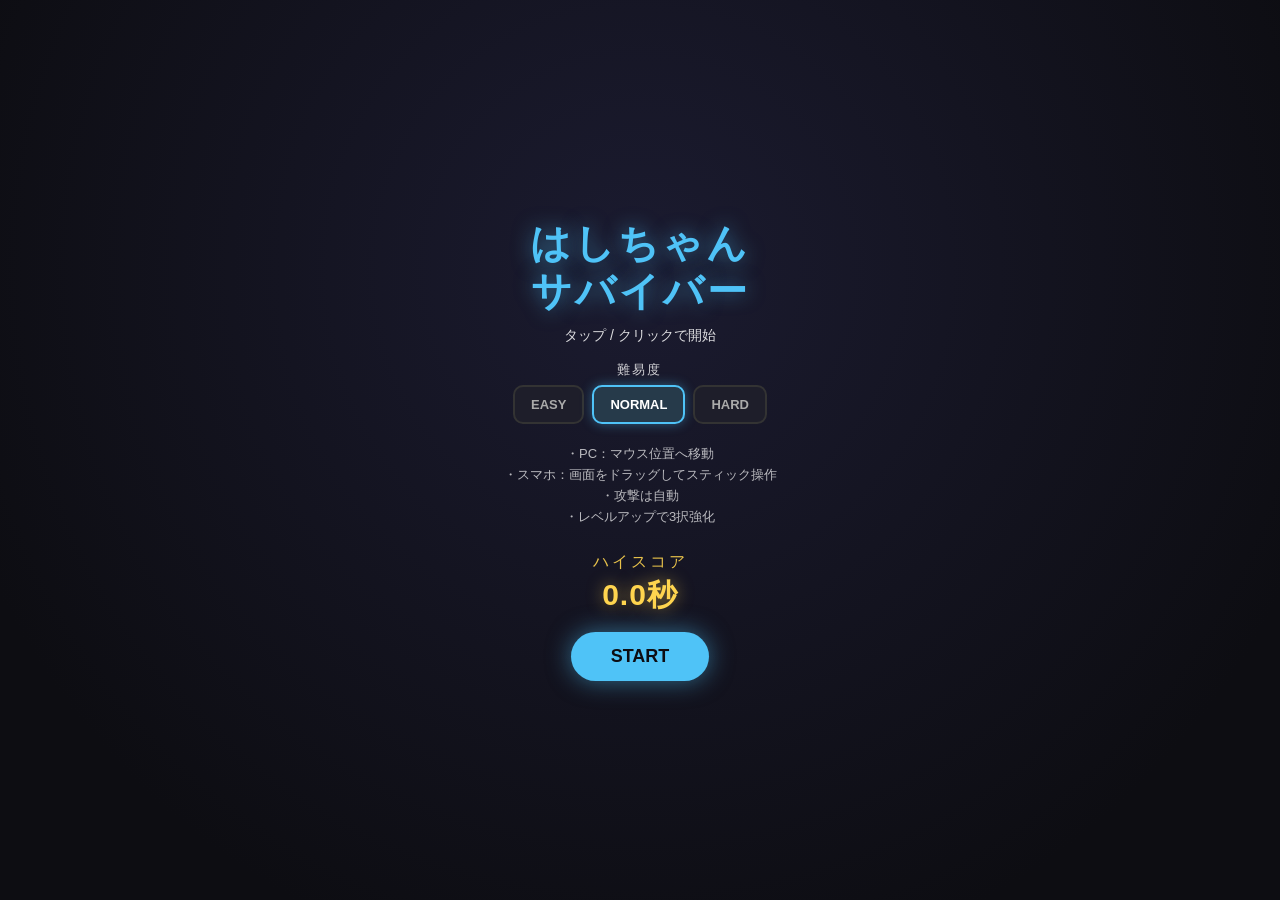
==== index.html @ fd839b36 "Add files via upload" ====
<!DOCTYPE html>
<html lang="ja">
<head>
<meta charset="UTF-8" />
<meta name="viewport" content="width=device-width, initial-scale=1.0, user-scalable=no, viewport-fit=cover" />
<title>はしちゃんサバイバー</title>
<link rel="stylesheet" href="./style.css" />
</head>
<body>
  <canvas id="game"></canvas>

  <div id="top-bar" class="hidden">
    <button id="pauseBtn" class="top-btn">Ⅱ</button>
    <button id="soundBtn" class="top-btn">♪</button>
  </div>

  <div id="pause" class="hidden">
    <h2>PAUSE</h2>
    <button id="resumeBtn">再開</button>
    <button id="quitBtn">タイトルへ</button>
  </div>

  <div id="levelup" class="hidden">
    <h2>LEVEL UP!</h2>
    <p>強化を選んでください</p>
    <div id="choices"></div>
  </div>

  <div id="overlay">
    <h1 id="overlay-title">はしちゃん<br>サバイバー</h1>
    <p id="overlay-msg">タップ / クリックで開始</p>

    <div id="diff-block">
      <p class="diff-label">難易度</p>
      <div id="difficulty">
        <button class="diff-btn" data-diff="easy">EASY</button>
        <button class="diff-btn selected" data-diff="normal">NORMAL</button>
        <button class="diff-btn" data-diff="hard">HARD</button>
      </div>
    </div>

    <div id="overlay-help">
      <p>・PC：マウス位置へ移動</p>
      <p>・スマホ：画面をドラッグしてスティック操作</p>
      <p>・攻撃は自動</p>
      <p>・レベルアップで3択強化</p>
    </div>

    <div id="hiscore-line">
      <p class="hiscore-label">ハイスコア</p>
      <p class="hiscore-value"><span id="hiscore-value">0.0</span>秒</p>
    </div>

    <button id="startBtn">START</button>
  </div>

  <script src="./audio.js"></script>
  <script src="./main.js"></script>
</body>
</html>
---- style.css ----
* { box-sizing: border-box; }

:root {
  --sat: env(safe-area-inset-top, 0px);
  --sar: env(safe-area-inset-right, 0px);
  --sab: env(safe-area-inset-bottom, 0px);
  --sal: env(safe-area-inset-left, 0px);
}

html, body {
  margin: 0; height: 100%;
  background: #0d0d12; overflow: hidden;
  font-family: -apple-system, "Segoe UI", "Hiragino Kaku Gothic ProN", sans-serif;
  color: #fff;
  user-select: none;
  -webkit-user-select: none;
  -webkit-tap-highlight-color: transparent;
}
canvas { display: block; touch-action: none; }

#top-bar {
  position: fixed;
  top: calc(8px + var(--sat));
  right: calc(8px + var(--sar));
  z-index: 15;
  display: flex;
  gap: 6px;
}
#top-bar.hidden { display: none; }
.top-btn {
  width: 44px; height: 44px;
  font-size: 18px; font-weight: bold;
  color: #fff;
  background: rgba(30,30,42,0.85);
  border: 2px solid #4fc3f7;
  border-radius: 50%;
  cursor: pointer;
  touch-action: manipulation;
  transition: transform 0.1s;
}
.top-btn:active { transform: scale(0.95); }
.top-btn.muted { border-color: #666; color: #666; }

#pause {
  position: fixed; inset: 0;
  background: rgba(0,0,0,0.85);
  display: flex; flex-direction: column;
  align-items: center; justify-content: center;
  gap: 16px; z-index: 25;
  touch-action: manipulation;
}
#pause.hidden { display: none; }
#pause h2 {
  margin: 0; font-size: 32px; color: #4fc3f7; letter-spacing: 3px;
}
#pause button {
  padding: 12px 32px; font-size: 16px; font-weight: bold;
  background: #1e1e2a; color: #fff;
  border: 2px solid #4fc3f7; border-radius: 999px;
  cursor: pointer;
  touch-action: manipulation;
}
#pause button:active { background: #2a2a3a; }

#levelup {
  position: fixed; inset: 0;
  background: rgba(0,0,0,0.78);
  display: flex; flex-direction: column;
  align-items: center; justify-content: center;
  gap: 14px; z-index: 20;
  padding:
    calc(20px + var(--sat))
    calc(20px + var(--sar))
    calc(20px + var(--sab))
    calc(20px + var(--sal));
  touch-action: manipulation;
}
#levelup.hidden { display: none; }
#levelup h2 {
  margin: 0; font-size: 26px; color: #ffd54f; letter-spacing: 2px;
  text-shadow: 0 0 16px rgba(255,213,79,0.7);
}
#levelup p { margin: 0; opacity: 0.8; font-size: 14px; }
#choices {
  display: flex; flex-direction: column; gap: 10px;
  width: min(420px, 90vw);
}
.choice {
  background: #1e1e2a;
  border: 2px solid #4fc3f7;
  border-radius: 12px;
  padding: 12px 14px;
  cursor: pointer;
  transition: transform 0.1s, background 0.1s;
}
.choice:hover, .choice:active { background: #2a2a3a; transform: scale(1.02); }
.choice .name { font-weight: bold; font-size: 16px; }
.choice .desc { font-size: 12px; opacity: 0.8; margin-top: 4px; }

#overlay {
  position: fixed; inset: 0;
  background: radial-gradient(circle at 50% 30%, #1b1b30 0%, #0d0d12 80%);
  display: flex; flex-direction: column;
  align-items: center; justify-content: center;
  gap: 12px; z-index: 30;
  padding:
    calc(24px + var(--sat))
    calc(24px + var(--sar))
    calc(24px + var(--sab))
    calc(24px + var(--sal));
  text-align: center;
  touch-action: manipulation;
}
#overlay.hidden { display: none; }
#overlay-title {
  margin: 0;
  font-size: 40px;
  line-height: 1.2;
  letter-spacing: 3px;
  color: #4fc3f7;
  text-shadow: 0 0 20px rgba(79,195,247,0.6);
}
#overlay-msg { margin: 0; opacity: 0.85; font-size: 14px; }

#diff-block {
  margin: 4px 0;
  display: flex; flex-direction: column; gap: 6px;
  align-items: center;
}
.diff-label {
  margin: 0; font-size: 13px; opacity: 0.8; letter-spacing: 2px;
}
#difficulty { display: flex; gap: 8px; }
.diff-btn {
  padding: 10px 16px;
  font-size: 13px;
  font-weight: bold;
  color: #aaa;
  background: #1e1e2a;
  border: 2px solid #333;
  border-radius: 10px;
  cursor: pointer;
  touch-action: manipulation;
  transition: transform 0.1s, background 0.1s, color 0.1s, border-color 0.1s;
}
.diff-btn:active { transform: scale(0.96); }
.diff-btn.selected {
  color: #fff;
  background: #263a4a;
  border-color: #4fc3f7;
  box-shadow: 0 0 12px rgba(79,195,247,0.4);
}

#overlay-help {
  margin: 4px 0;
  font-size: 13px; opacity: 0.7; line-height: 1.6;
}
#overlay-help p { margin: 0; }

/* ハイスコア（2行・大きめ） */
#hiscore-line {
  margin: 8px 0 4px;
  display: flex;
  flex-direction: column;
  align-items: center;
  gap: 2px;
}
.hiscore-label {
  margin: 0;
  font-size: 16px;
  color: #ffd54f;
  letter-spacing: 3px;
  opacity: 0.9;
}
.hiscore-value {
  margin: 0;
  font-size: 30px;
  font-weight: bold;
  color: #ffd54f;
  letter-spacing: 1px;
  text-shadow: 0 0 16px rgba(255,213,79,0.5);
}
#hiscore-value { font-weight: bold; }

#startBtn {
  padding: 14px 40px; font-size: 18px; font-weight: bold;
  background: #4fc3f7; color: #0d0d12;
  border: none; border-radius: 999px;
  cursor: pointer;
  box-shadow: 0 0 24px rgba(79,195,247,0.5);
  transition: transform 0.1s;
  touch-action: manipulation;
}
#startBtn:active { transform: scale(0.96); }
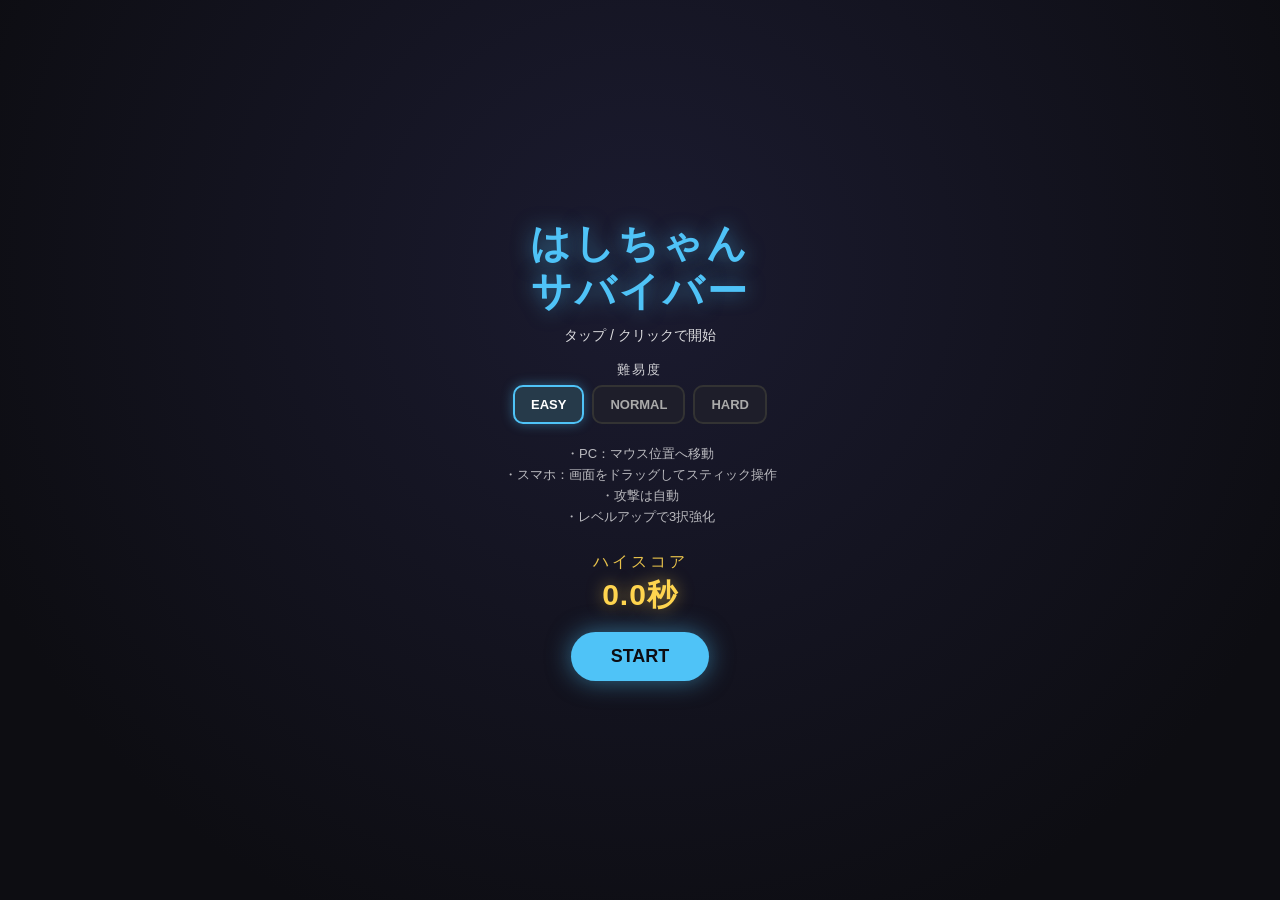
==== commit a8db3402: "Add files via upload" ====
--- a/index.html
+++ b/index.html
@@ -4,6 +4,7 @@
 <meta charset="UTF-8" />
 <meta name="viewport" content="width=device-width, initial-scale=1.0, user-scalable=no, viewport-fit=cover" />
 <title>はしちゃんサバイバー</title>
+<link rel="icon" href="data:,">
 <link rel="stylesheet" href="./style.css" />
 </head>
 <body>
@@ -12,6 +13,16 @@
   <div id="top-bar" class="hidden">
     <button id="pauseBtn" class="top-btn">Ⅱ</button>
     <button id="soundBtn" class="top-btn">♪</button>
+  </div>
+
+  <div id="test-badge" class="hidden">TEST MODE</div>
+
+  <!-- テストモード時の速度変更ボタン -->
+  <div id="speed-bar" class="hidden">
+    <button class="speed-btn" data-speed="1">1x</button>
+    <button class="speed-btn" data-speed="2">2x</button>
+    <button class="speed-btn" data-speed="5">5x</button>
+    <button class="speed-btn" data-speed="10">10x</button>
   </div>
 
   <div id="pause" class="hidden">
@@ -30,11 +41,13 @@
     <h1 id="overlay-title">はしちゃん<br>サバイバー</h1>
     <p id="overlay-msg">タップ / クリックで開始</p>
 
+    <p id="overlay-test-badge" class="hidden">TEST MODE</p>
+
     <div id="diff-block">
       <p class="diff-label">難易度</p>
       <div id="difficulty">
-        <button class="diff-btn" data-diff="easy">EASY</button>
-        <button class="diff-btn selected" data-diff="normal">NORMAL</button>
+        <button class="diff-btn selected" data-diff="easy">EASY</button>
+        <button class="diff-btn" data-diff="normal">NORMAL</button>
         <button class="diff-btn" data-diff="hard">HARD</button>
       </div>
     </div>
--- a/style.css
+++ b/style.css
@@ -40,6 +40,55 @@
 }
 .top-btn:active { transform: scale(0.95); }
 .top-btn.muted { border-color: #666; color: #666; }
+
+/* TEST MODE バッジ（ゲーム中・右上） */
+#test-badge {
+  position: fixed;
+  top: calc(60px + var(--sat));
+  right: calc(8px + var(--sar));
+  z-index: 16;
+  padding: 6px 12px;
+  font-size: 12px;
+  font-weight: bold;
+  letter-spacing: 1px;
+  color: #0d0d12;
+  background: #ffd54f;
+  border-radius: 999px;
+  box-shadow: 0 0 12px rgba(255,213,79,0.6);
+  pointer-events: none;
+}
+#test-badge.hidden { display: none; }
+
+/* テストモード時の速度変更バー（プレイ中・左下） */
+#speed-bar {
+  position: fixed;
+  bottom: calc(12px + var(--sab));
+  left: calc(12px + var(--sal));
+  z-index: 16;
+  display: flex;
+  gap: 6px;
+  flex-wrap: wrap;
+}
+#speed-bar.hidden { display: none; }
+.speed-btn {
+  padding: 8px 14px;
+  font-size: 14px;
+  font-weight: bold;
+  color: #fff;
+  background: rgba(30,30,42,0.85);
+  border: 2px solid #b388ff;
+  border-radius: 999px;
+  cursor: pointer;
+  touch-action: manipulation;
+  transition: transform 0.1s, background 0.1s, border-color 0.1s;
+}
+.speed-btn:active { transform: scale(0.95); }
+.speed-btn.selected {
+  background: #b388ff;
+  color: #0d0d12;
+  border-color: #d1c4ff;
+  box-shadow: 0 0 12px rgba(179,136,255,0.6);
+}
 
 #pause {
   position: fixed; inset: 0;
@@ -119,8 +168,24 @@
   letter-spacing: 3px;
   color: #4fc3f7;
   text-shadow: 0 0 20px rgba(79,195,247,0.6);
+  cursor: pointer;
+  touch-action: manipulation;
 }
 #overlay-msg { margin: 0; opacity: 0.85; font-size: 14px; }
+
+/* スタート画面の TEST MODE 表示 */
+#overlay-test-badge {
+  margin: 4px 0;
+  padding: 6px 16px;
+  font-size: 14px;
+  font-weight: bold;
+  letter-spacing: 2px;
+  color: #0d0d12;
+  background: #ffd54f;
+  border-radius: 999px;
+  box-shadow: 0 0 16px rgba(255,213,79,0.7);
+}
+#overlay-test-badge.hidden { display: none; }
 
 #diff-block {
   margin: 4px 0;
@@ -157,7 +222,6 @@
 }
 #overlay-help p { margin: 0; }
 
-/* ハイスコア（2行・大きめ） */
 #hiscore-line {
   margin: 8px 0 4px;
   display: flex;
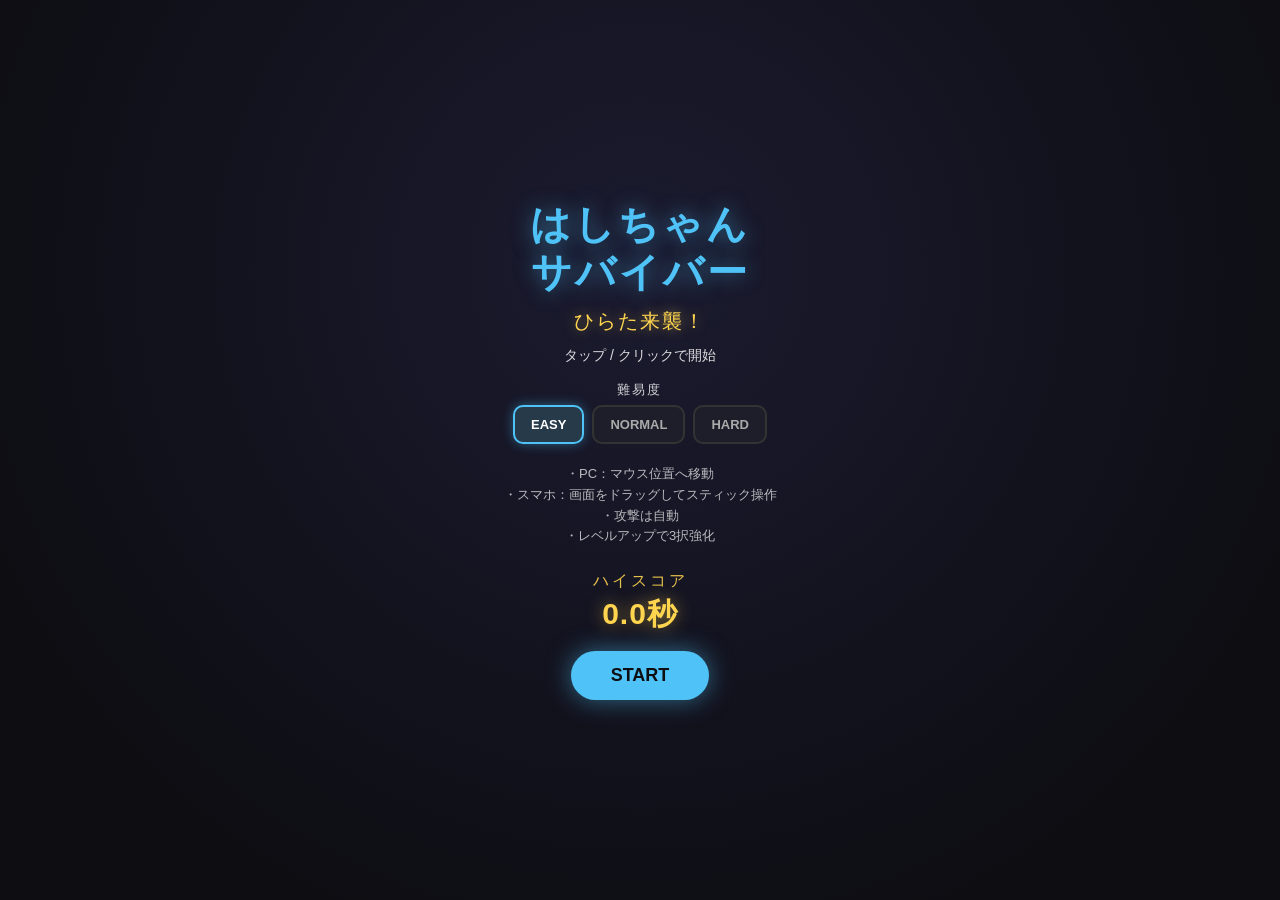
==== commit bfe50884: "Add files via upload" ====
--- a/index.html
+++ b/index.html
@@ -17,7 +17,6 @@
 
   <div id="test-badge" class="hidden">TEST MODE</div>
 
-  <!-- テストモード時の速度変更ボタン -->
   <div id="speed-bar" class="hidden">
     <button class="speed-btn" data-speed="1">1x</button>
     <button class="speed-btn" data-speed="2">2x</button>
@@ -39,6 +38,7 @@
 
   <div id="overlay">
     <h1 id="overlay-title">はしちゃん<br>サバイバー</h1>
+    <p id="overlay-subtitle">ひらた来襲！</p>
     <p id="overlay-msg">タップ / クリックで開始</p>
 
     <p id="overlay-test-badge" class="hidden">TEST MODE</p>
--- a/style.css
+++ b/style.css
@@ -41,7 +41,6 @@
 .top-btn:active { transform: scale(0.95); }
 .top-btn.muted { border-color: #666; color: #666; }
 
-/* TEST MODE バッジ（ゲーム中・右上） */
 #test-badge {
   position: fixed;
   top: calc(60px + var(--sat));
@@ -59,7 +58,6 @@
 }
 #test-badge.hidden { display: none; }
 
-/* テストモード時の速度変更バー（プレイ中・左下） */
 #speed-bar {
   position: fixed;
   bottom: calc(12px + var(--sab));
@@ -168,12 +166,18 @@
   letter-spacing: 3px;
   color: #4fc3f7;
   text-shadow: 0 0 20px rgba(79,195,247,0.6);
-  cursor: pointer;
-  touch-action: manipulation;
+  cursor: default;
+  touch-action: manipulation;
+}
+#overlay-subtitle {
+  margin: 0;
+  font-size: 20px;
+  letter-spacing: 2px;
+  color: #ffd54f;
+  text-shadow: 0 0 12px rgba(255,213,79,0.5);
 }
 #overlay-msg { margin: 0; opacity: 0.85; font-size: 14px; }
 
-/* スタート画面の TEST MODE 表示 */
 #overlay-test-badge {
   margin: 4px 0;
   padding: 6px 16px;
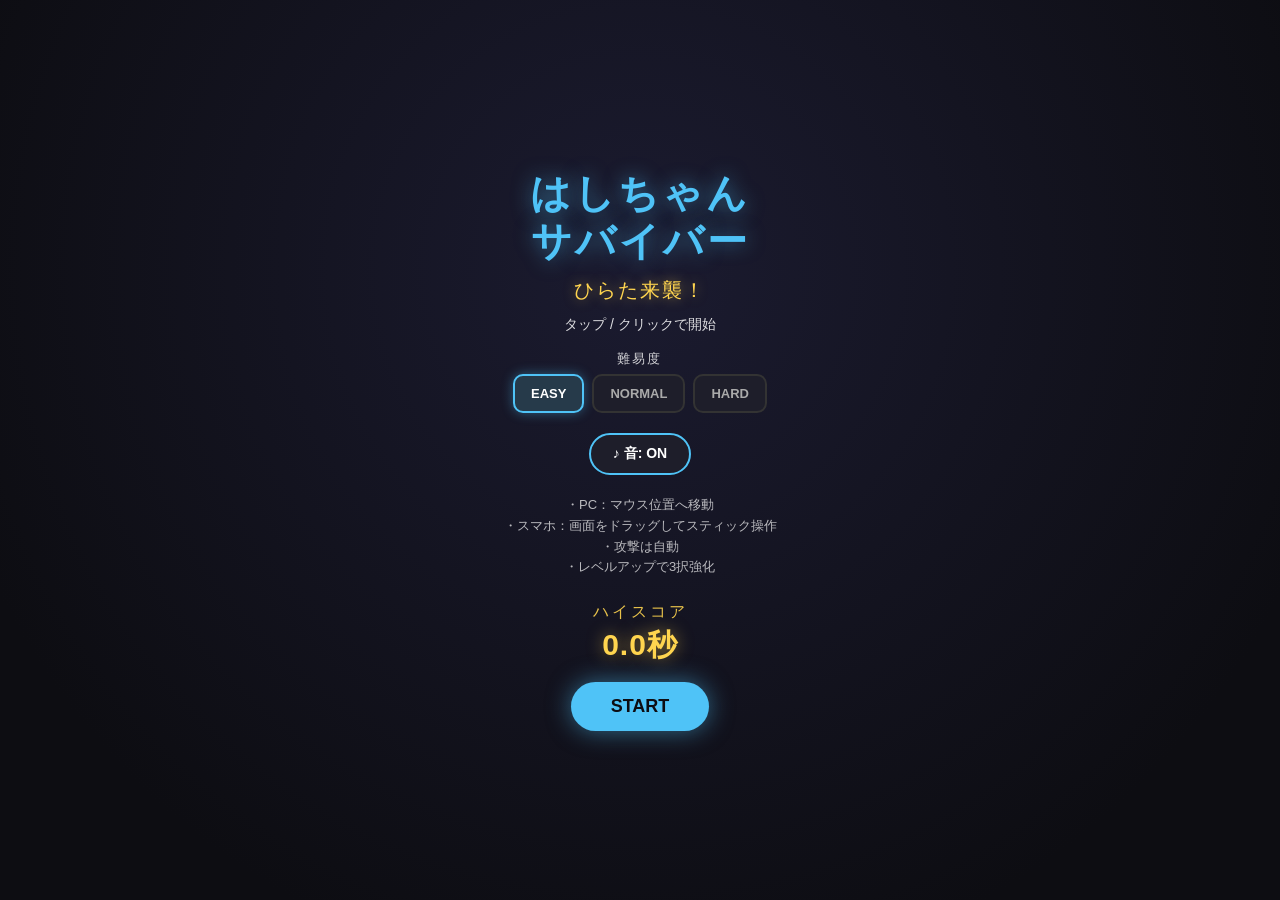
==== commit 1db50030: "Add files via upload" ====
--- a/index.html
+++ b/index.html
@@ -52,6 +52,10 @@
       </div>
     </div>
 
+    <div id="sound-block">
+      <button id="overlaySoundBtn" class="sound-btn">♪ 音: ON</button>
+    </div>
+
     <div id="overlay-help">
       <p>・PC：マウス位置へ移動</p>
       <p>・スマホ：画面をドラッグしてスティック操作</p>
--- a/style.css
+++ b/style.css
@@ -220,6 +220,31 @@
   box-shadow: 0 0 12px rgba(79,195,247,0.4);
 }
 
+/* スタート画面の音ボタン */
+#sound-block {
+  margin: 4px 0;
+  display: flex;
+  justify-content: center;
+}
+.sound-btn {
+  padding: 10px 22px;
+  font-size: 14px;
+  font-weight: bold;
+  color: #fff;
+  background: #1e1e2a;
+  border: 2px solid #4fc3f7;
+  border-radius: 999px;
+  cursor: pointer;
+  touch-action: manipulation;
+  transition: transform 0.1s, background 0.1s, border-color 0.1s, color 0.1s;
+}
+.sound-btn:active { transform: scale(0.96); }
+.sound-btn.muted {
+  color: #666;
+  border-color: #444;
+  background: #15151c;
+}
+
 #overlay-help {
   margin: 4px 0;
   font-size: 13px; opacity: 0.7; line-height: 1.6;
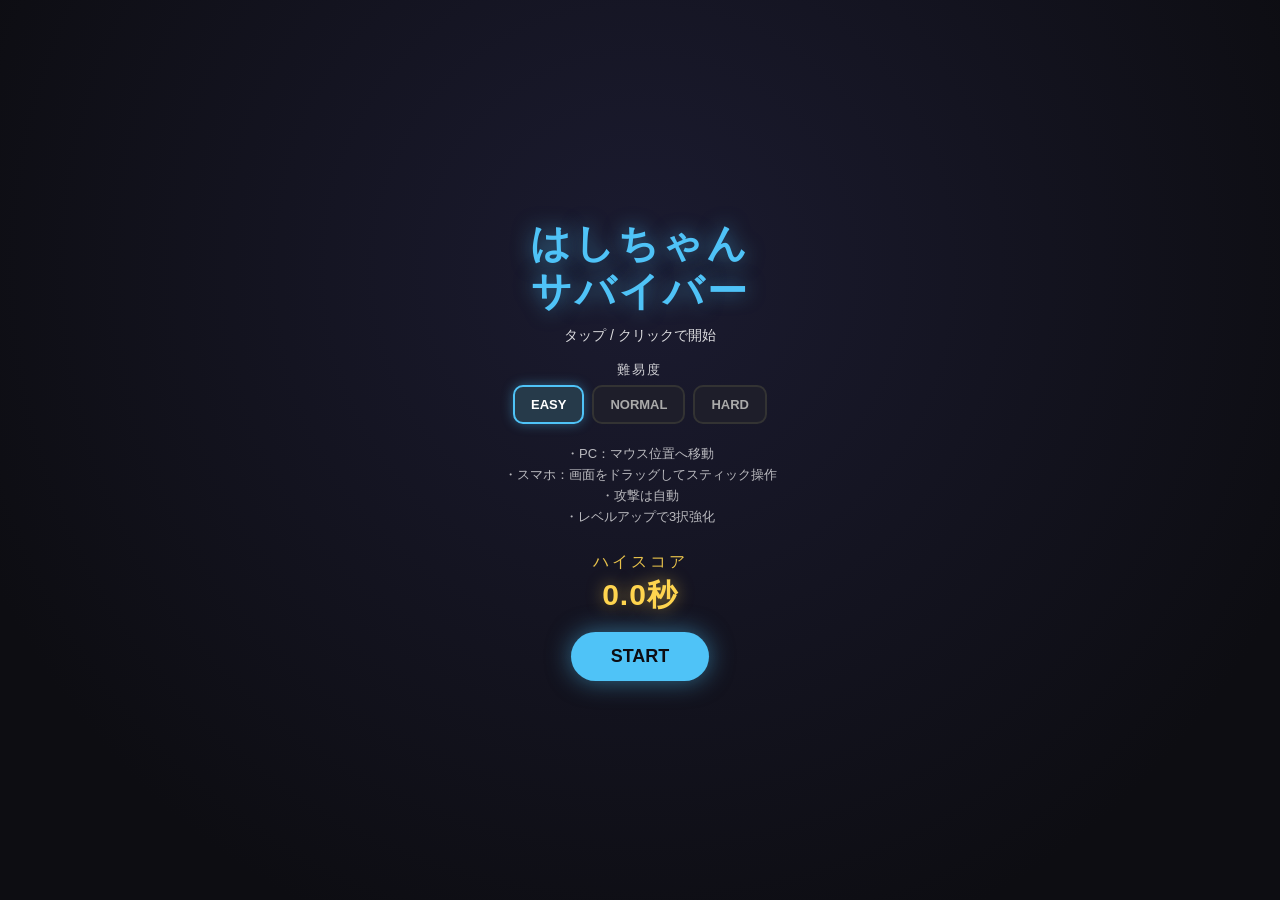
==== commit 7c5f19ea: "Add files via upload" ====
--- a/index.html
+++ b/index.html
@@ -17,6 +17,7 @@
 
   <div id="test-badge" class="hidden">TEST MODE</div>
 
+  <!-- テストモード時の速度変更ボタン -->
   <div id="speed-bar" class="hidden">
     <button class="speed-btn" data-speed="1">1x</button>
     <button class="speed-btn" data-speed="2">2x</button>
@@ -38,7 +39,6 @@
 
   <div id="overlay">
     <h1 id="overlay-title">はしちゃん<br>サバイバー</h1>
-    <p id="overlay-subtitle">ひらた来襲！</p>
     <p id="overlay-msg">タップ / クリックで開始</p>
 
     <p id="overlay-test-badge" class="hidden">TEST MODE</p>
@@ -50,10 +50,6 @@
         <button class="diff-btn" data-diff="normal">NORMAL</button>
         <button class="diff-btn" data-diff="hard">HARD</button>
       </div>
-    </div>
-
-    <div id="sound-block">
-      <button id="overlaySoundBtn" class="sound-btn">♪ 音: ON</button>
     </div>
 
     <div id="overlay-help">
--- a/style.css
+++ b/style.css
@@ -41,6 +41,7 @@
 .top-btn:active { transform: scale(0.95); }
 .top-btn.muted { border-color: #666; color: #666; }
 
+/* TEST MODE バッジ（ゲーム中・右上） */
 #test-badge {
   position: fixed;
   top: calc(60px + var(--sat));
@@ -58,6 +59,7 @@
 }
 #test-badge.hidden { display: none; }
 
+/* テストモード時の速度変更バー（プレイ中・左下） */
 #speed-bar {
   position: fixed;
   bottom: calc(12px + var(--sab));
@@ -166,18 +168,12 @@
   letter-spacing: 3px;
   color: #4fc3f7;
   text-shadow: 0 0 20px rgba(79,195,247,0.6);
-  cursor: default;
-  touch-action: manipulation;
-}
-#overlay-subtitle {
-  margin: 0;
-  font-size: 20px;
-  letter-spacing: 2px;
-  color: #ffd54f;
-  text-shadow: 0 0 12px rgba(255,213,79,0.5);
+  cursor: pointer;
+  touch-action: manipulation;
 }
 #overlay-msg { margin: 0; opacity: 0.85; font-size: 14px; }
 
+/* スタート画面の TEST MODE 表示 */
 #overlay-test-badge {
   margin: 4px 0;
   padding: 6px 16px;
@@ -218,31 +214,6 @@
   background: #263a4a;
   border-color: #4fc3f7;
   box-shadow: 0 0 12px rgba(79,195,247,0.4);
-}
-
-/* スタート画面の音ボタン */
-#sound-block {
-  margin: 4px 0;
-  display: flex;
-  justify-content: center;
-}
-.sound-btn {
-  padding: 10px 22px;
-  font-size: 14px;
-  font-weight: bold;
-  color: #fff;
-  background: #1e1e2a;
-  border: 2px solid #4fc3f7;
-  border-radius: 999px;
-  cursor: pointer;
-  touch-action: manipulation;
-  transition: transform 0.1s, background 0.1s, border-color 0.1s, color 0.1s;
-}
-.sound-btn:active { transform: scale(0.96); }
-.sound-btn.muted {
-  color: #666;
-  border-color: #444;
-  background: #15151c;
 }
 
 #overlay-help {
